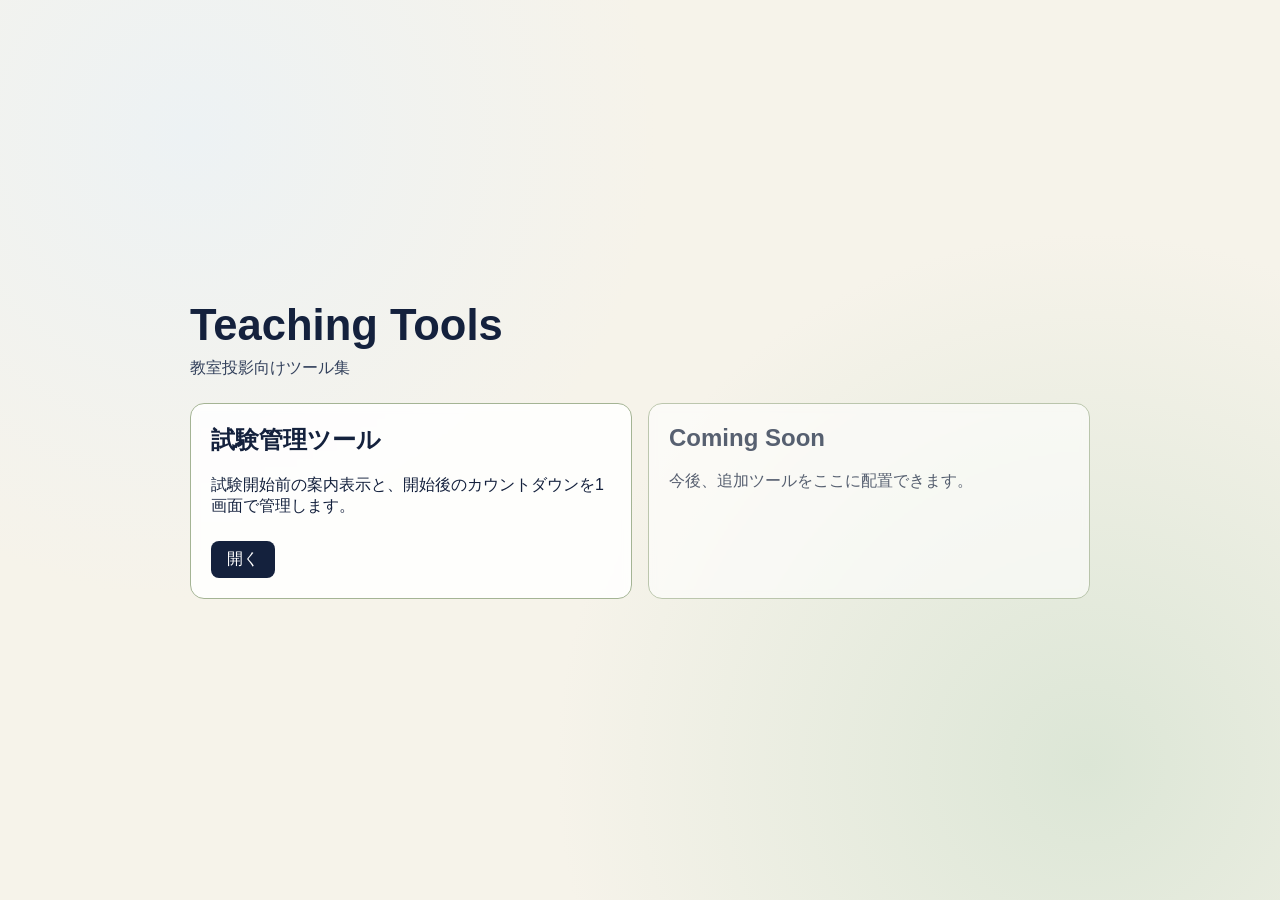
==== index.html @ 4bacefa0 "Initial commit: teaching tools homepage and exam timer" ====
<!DOCTYPE html>
<html lang="ja">
<head>
  <meta charset="UTF-8" />
  <meta name="viewport" content="width=device-width, initial-scale=1.0" />
  <title>Teaching Tools</title>
  <link rel="stylesheet" href="styles.css" />
</head>
<body class="home-body">
  <main class="home-main">
    <header class="home-header">
      <h1>Teaching Tools</h1>
      <p>教室投影向けツール集</p>
    </header>

    <section class="tool-grid" aria-label="ツール一覧">
      <article class="tool-card">
        <h2>試験管理ツール</h2>
        <p>
          試験開始前の案内表示と、開始後のカウントダウンを1画面で管理します。
        </p>
        <a class="tool-link" href="exam.html">開く</a>
      </article>

      <article class="tool-card placeholder-card" aria-disabled="true">
        <h2>Coming Soon</h2>
        <p>今後、追加ツールをここに配置できます。</p>
      </article>
    </section>
  </main>
</body>
</html>
---- styles.css ----
:root {
  --bg-main: #f6f3ea;
  --bg-accent: #d8e2dc;
  --ink: #14213d;
  --ink-soft: #33415c;
  --panel: rgba(255, 255, 255, 0.86);
  --line: #a4b494;
  --alert: #b02e0c;
}

* {
  box-sizing: border-box;
}

body {
  margin: 0;
  font-family: "Segoe UI", Tahoma, Geneva, Verdana, sans-serif;
  color: var(--ink);
  background:
    radial-gradient(circle at 15% 15%, #edf2f4 0%, transparent 35%),
    radial-gradient(circle at 85% 85%, #dce6d6 0%, transparent 40%),
    var(--bg-main);
  min-height: 100vh;
}

.home-body {
  display: grid;
  place-items: center;
  padding: 2rem 1rem;
}

.home-main {
  width: min(900px, 95vw);
}

.home-header h1 {
  margin: 0;
  font-size: clamp(2rem, 3.4vw, 3rem);
}

.home-header p {
  margin: 0.5rem 0 0;
  color: var(--ink-soft);
}

.tool-grid {
  margin-top: 1.5rem;
  display: grid;
  grid-template-columns: repeat(auto-fit, minmax(260px, 1fr));
  gap: 1rem;
}

.tool-card {
  background: var(--panel);
  border: 1px solid var(--line);
  border-radius: 14px;
  padding: 1.25rem;
  backdrop-filter: blur(4px);
}

.tool-card h2 {
  margin-top: 0;
}

.tool-link {
  display: inline-block;
  margin-top: 0.5rem;
  text-decoration: none;
  background: var(--ink);
  color: white;
  padding: 0.5rem 1rem;
  border-radius: 8px;
}

.placeholder-card {
  opacity: 0.7;
}

.top-nav {
  display: flex;
  justify-content: space-between;
  align-items: center;
  gap: 1rem;
  padding: 0.75rem 1rem;
  background: rgba(255, 255, 255, 0.88);
  border-bottom: 1px solid var(--line);
  position: sticky;
  top: 0;
  z-index: 5;
}

.top-nav a {
  color: var(--ink);
  text-decoration: none;
  font-weight: 700;
}

.top-nav button,
.button-row button,
.control-panel input,
.control-panel select,
.control-panel textarea {
  font: inherit;
}

.exam-app {
  padding: 1rem;
  display: grid;
  grid-template-columns: minmax(280px, 360px) 1fr;
  gap: 1rem;
  min-height: calc(100vh - 60px);
}

.control-panel {
  background: var(--panel);
  border: 1px solid var(--line);
  border-radius: 14px;
  padding: 1rem;
  display: grid;
  gap: 0.6rem;
  align-content: start;
}

.control-panel h1 {
  margin: 0 0 0.5rem;
  font-size: 1.4rem;
}

.control-panel input,
.control-panel select,
.control-panel textarea {
  width: 100%;
  border: 1px solid #9cae8c;
  border-radius: 8px;
  padding: 0.55rem;
}

.time-row {
  display: grid;
  gap: 0.45rem;
}

.button-row {
  display: grid;
  grid-template-columns: repeat(3, 1fr);
  gap: 0.5rem;
}

.button-row button,
#fullscreenBtn {
  border: none;
  border-radius: 8px;
  background: #2f5d50;
  color: white;
  padding: 0.6rem;
  cursor: pointer;
}

.pre-exam-view {
  background: var(--panel);
  border: 1px solid var(--line);
  border-radius: 14px;
  padding: 1rem;
  display: grid;
  grid-template-rows: auto 1fr auto;
  gap: 0.7rem;
  min-height: 70vh;
}

.course-title {
  margin: 0;
  text-align: center;
  font-size: clamp(1.8rem, 3vw, 3rem);
}

.chart-wrap {
  margin: 0;
  display: grid;
  place-items: center;
  gap: 0.4rem;
}

.chart-wrap img {
  max-width: 100%;
  max-height: 48vh;
  object-fit: contain;
  border: 1px solid var(--line);
  border-radius: 12px;
  background: white;
}

.notice-box {
  background: #ffffffcc;
  border: 1px solid var(--line);
  border-radius: 12px;
  padding: 0.8rem;
}

.notice-box h3 {
  margin: 0 0 0.5rem;
}

.notice-box p {
  margin: 0;
  white-space: pre-wrap;
  line-height: 1.4;
  font-size: clamp(1rem, 1.6vw, 1.8rem);
}

.exam-view {
  position: relative;
  min-height: 80vh;
  border: 1px solid var(--line);
  border-radius: 14px;
  background: rgba(255, 255, 255, 0.75);
  display: grid;
  place-items: center;
}

.current-time {
  position: absolute;
  top: 1rem;
  right: 1.2rem;
  font-size: clamp(1.2rem, 2vw, 2.2rem);
  font-weight: 700;
}

.timer {
  font-size: clamp(5rem, 18vw, 16rem);
  font-weight: 800;
  line-height: 1;
  letter-spacing: 0.03em;
  color: var(--alert);
  text-align: center;
}

.hidden {
  display: none;
}

@media (max-width: 900px) {
  .exam-app {
    grid-template-columns: 1fr;
  }

  .pre-exam-view {
    min-height: 55vh;
  }

  .button-row {
    grid-template-columns: 1fr;
  }
}
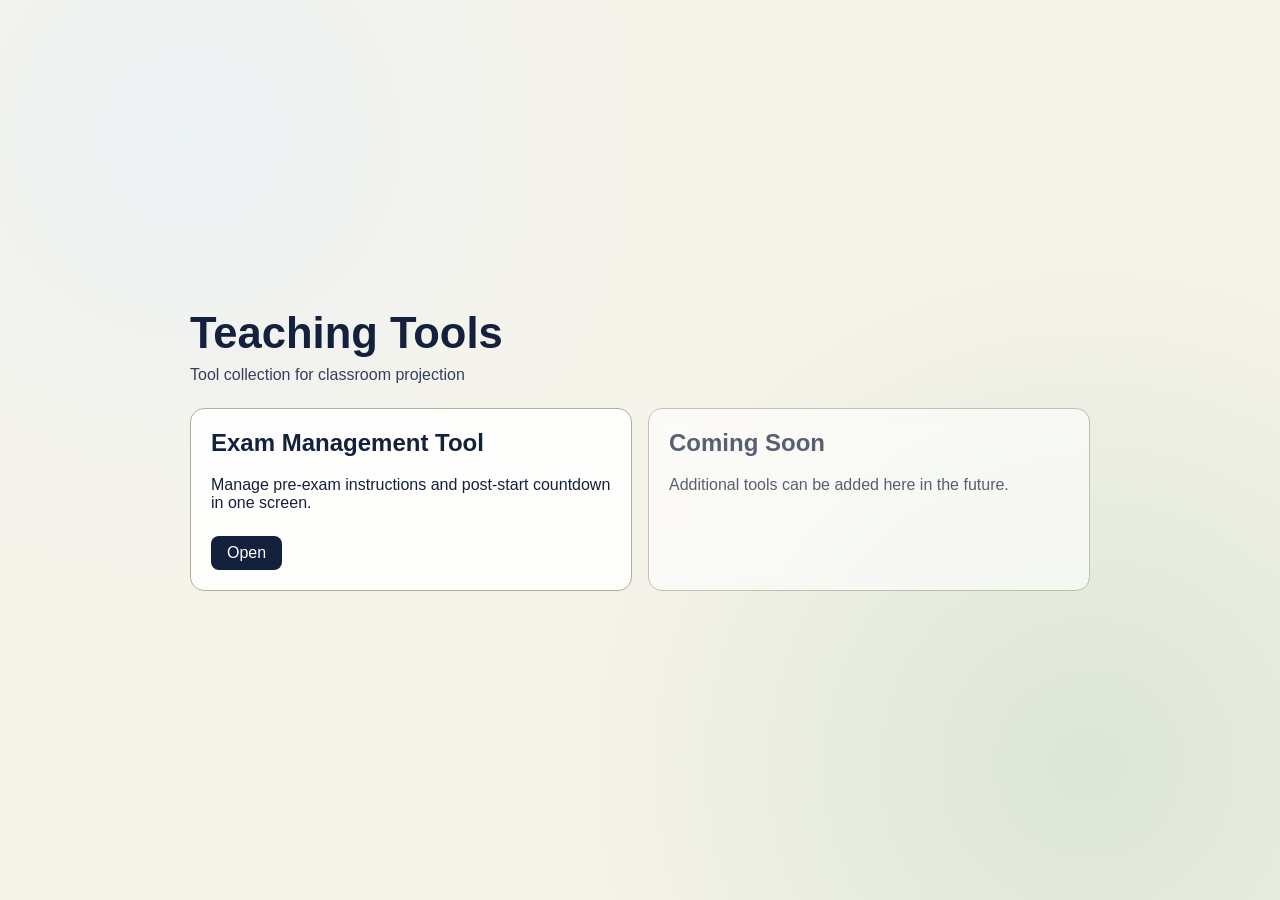
==== commit 168728ee: "Translate UI and messages to English" ====
--- a/index.html
+++ b/index.html
@@ -1,5 +1,5 @@
 <!DOCTYPE html>
-<html lang="ja">
+<html lang="en">
 <head>
   <meta charset="UTF-8" />
   <meta name="viewport" content="width=device-width, initial-scale=1.0" />
@@ -10,21 +10,21 @@
   <main class="home-main">
     <header class="home-header">
       <h1>Teaching Tools</h1>
-      <p>教室投影向けツール集</p>
+      <p>Tool collection for classroom projection</p>
     </header>
 
-    <section class="tool-grid" aria-label="ツール一覧">
+    <section class="tool-grid" aria-label="Tool list">
       <article class="tool-card">
-        <h2>試験管理ツール</h2>
+        <h2>Exam Management Tool</h2>
         <p>
-          試験開始前の案内表示と、開始後のカウントダウンを1画面で管理します。
+          Manage pre-exam instructions and post-start countdown in one screen.
         </p>
-        <a class="tool-link" href="exam.html">開く</a>
+        <a class="tool-link" href="exam.html">Open</a>
       </article>
 
       <article class="tool-card placeholder-card" aria-disabled="true">
         <h2>Coming Soon</h2>
-        <p>今後、追加ツールをここに配置できます。</p>
+        <p>Additional tools can be added here in the future.</p>
       </article>
     </section>
   </main>
